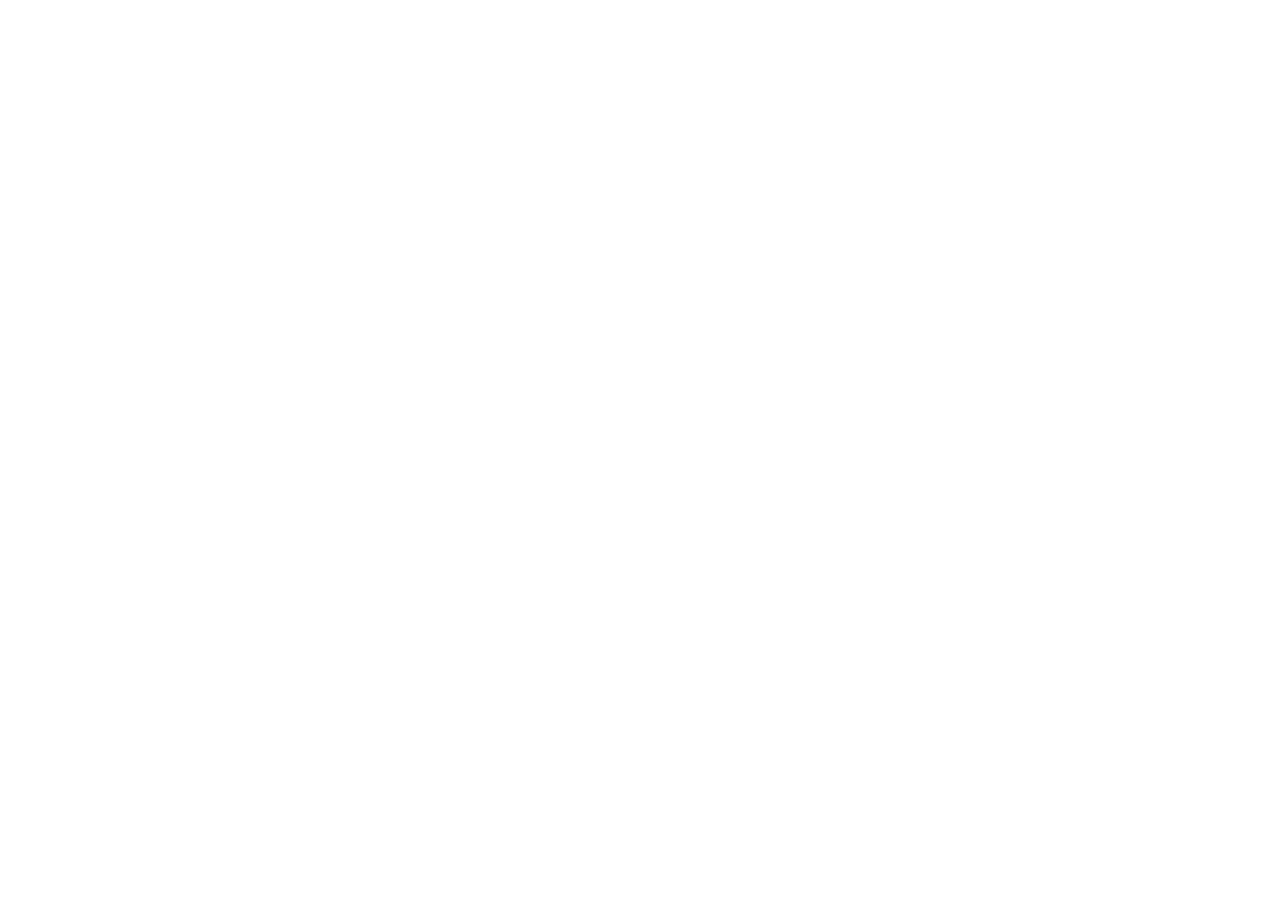
==== index.html @ 54e51ac1 "version 1" ====
<html lang="en">
    <head>
      <!--
        This is the page head - it contains info the browser uses to display the page
        You won't see what's in the head in the page
        Scroll down to the body element for the page content
      -->
  
      <meta charset="utf-8" />
      <meta name="viewport" content="width=device-width, initial-scale=1" />
      <link rel="icon" href="https://glitch.com/favicon.ico" />
  
      <!-- 
        This is an HTML comment
        You can write text in a comment and the content won't be visible in the page
      -->
  
      <title>DISMERT</title>
  
      <!-- Meta tags for SEO and social sharing -->
      <link rel="canonical" href="https://glitch-hello-website.glitch.me/" />
      <meta
        name="description"
        content="A simple website, built with Glitch. Remix it to get your own."
      />
      <meta name="robots" content="index,follow" />
      <meta property="og:title" content="DISMERT" />
      <meta property="og:type" content="article" />
      <meta property="og:url" content="https://glitch-hello-website.glitch.me/" />
      <meta
        property="og:description"
        content="A simple website, built with Glitch. Remix it to get your own."
      />
      <meta
        property="og:image"
        content="https://cdn.glitch.com/605e2a51-d45f-4d87-a285-9410ad350515%2Fhello-website-social.png?v=1616712748147"
      />
      <meta name="twitter:card" content="summary" />
  
      <!-- Import the webpage's stylesheet -->
      <link rel="stylesheet" href="/style.css" />
    
    </head>
    <body>
   
    </body>
  </html>
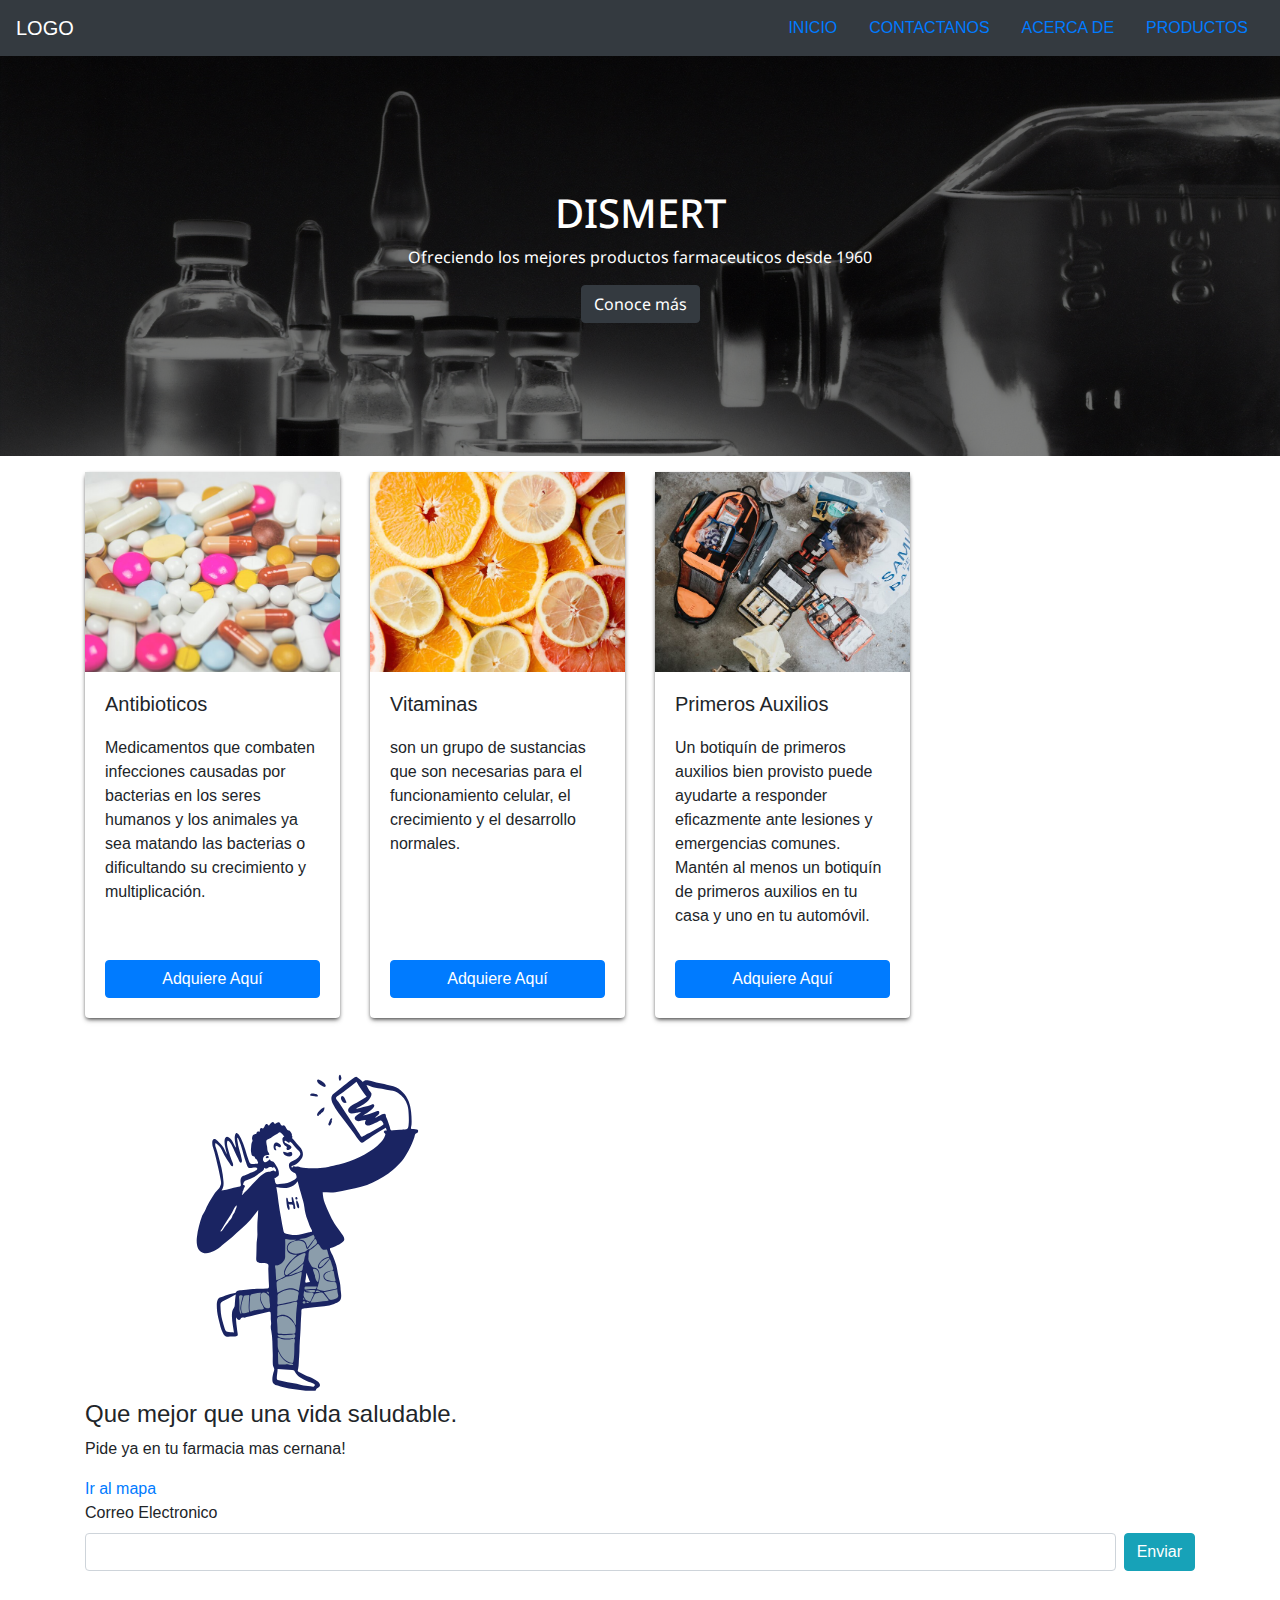
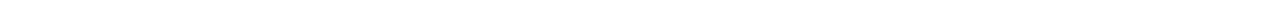
==== commit 569df478: "version 3" ====
--- a/index.html
+++ b/index.html
@@ -1,49 +1,149 @@
-
+<!DOCTYPE html>
 <html lang="en">
     <head>
-      <!--
-        This is the page head - it contains info the browser uses to display the page
-        You won't see what's in the head in the page
-        Scroll down to the body element for the page content
-      -->
-  
+      <title>DISMERT</title>
       <meta charset="utf-8" />
       <meta name="viewport" content="width=device-width, initial-scale=1" />
-      <link rel="icon" href="https://glitch.com/favicon.ico" />
+      <link rel="icon" href="Images/Isotipo-dismert.ico"/>
+      <link rel="preconnect" href="https://fonts.googleapis.com">
+<link rel="preconnect" href="https://fonts.gstatic.com" crossorigin>
+<link href="https://fonts.googleapis.com/css2?family=Noto+Sans:wght@700&display=swap" rel="stylesheet">
+     <!-- Llamada de estilos boostrap-->
+      <link rel="stylesheet" href="https://stackpath.bootstrapcdn.com/bootstrap/4.3.1/css/bootstrap.min.css" integrity="sha384-ggOyR0iXCbMQv3Xipma34MD+dH/1fQ784/j6cY/iJTQUOhcWr7x9JvoRxT2MZw1T" crossorigin="anonymous">
+
+      <!-- Llamada de estilos -->
+      <link rel="stylesheet" href="css/style.css" />
+    <body>
+      <header>
+        <nav class="navbar navbar-dark bg-dark">
+          <a class="navbar-brand" href="#">LOGO</a>
+          <ul class="nav">
+            <li class="nav-item active"><a class="nav-link" href="index.html">INICIO</a></li>
+            <li class="nav-item"><a class="nav-link" href="Pages/contactanos.html">CONTACTANOS</a></li>
+            <li class="nav-item"><a class="nav-link" href="Pages/acercade.html">ACERCA DE</a></li>
+            <li class="nav-item"><a class="nav-link" href="Pages/productos.html">PRODUCTOS</a></li>
+          </ul>
+        </nav>
+        <div class="cover d-flex justify-content-center align-items-center flex-column"
+        >
+          <h1>
+            DISMERT
+          </h1>
+          <p>
+            Ofreciendo los mejores productos farmaceuticos desde 1960
+          </p>
+          <button class="btn btn-dark">
+            Conoce más
+          </button>
+        </div>
+      </header>
+      <section>
+        <div class="container mt-2 mb-2">
+          <div class="row">
+            <div class="col-12 col-sm-6 col-md-4 col-lg-3 mt-2">
+              <div class="card">
+                <div class="cover cover-small" style="background-image: url('Images/antibioticos.jpg');">
+                </div>
+                <div class="card-body">
+                  <h5 class="card-title">Antibioticos</h5>
+                  <p class="card-text">
+                    Medicamentos que combaten infecciones causadas por bacterias
+                    en los seres humanos y los animales ya sea matando las
+                    bacterias o dificultando su crecimiento y multiplicación.
+                  </p>
+                  <a
+                    href="#"
+                    class="btn btn-primary d-flex justify-content-center"
+                    >Adquiere Aquí</a
+                  >
+                </div>
+              </div>
+            </div>
+            <div class="col-12 col-sm-6 col-md-4 col-lg-3 mt-2">
+              <div class="card">
+                <div class="cover cover-small" style="background-image: url('Images/vitaminas.jpg');">
+                  </div>
+                <div class="card-body">
+                  <h5 class="card-title">Vitaminas</h5>
+                  <p class="card-text">
+                    son un grupo de sustancias que son necesarias para el
+                    funcionamiento celular, el crecimiento y el desarrollo
+                    normales.
+                  </p>
+                  <a
+                    href="#"
+                    class="btn btn-primary d-flex justify-content-center"
+                    >Adquiere Aquí</a
+                  >
+                </div>
+              </div>
+            </div>
   
-      <!-- 
-        This is an HTML comment
-        You can write text in a comment and the content won't be visible in the page
-      -->
-  
-      <title>DISMERT</title>
-  
-      <!-- Meta tags for SEO and social sharing -->
-      <link rel="canonical" href="https://glitch-hello-website.glitch.me/" />
-      <meta
-        name="description"
-        content="A simple website, built with Glitch. Remix it to get your own."
-      />
-      <meta name="robots" content="index,follow" />
-      <meta property="og:title" content="DISMERT" />
-      <meta property="og:type" content="article" />
-      <meta property="og:url" content="https://glitch-hello-website.glitch.me/" />
-      <meta
-        property="og:description"
-        content="A simple website, built with Glitch. Remix it to get your own."
-      />
-      <meta
-        property="og:image"
-        content="https://cdn.glitch.com/605e2a51-d45f-4d87-a285-9410ad350515%2Fhello-website-social.png?v=1616712748147"
-      />
-      <meta name="twitter:card" content="summary" />
-  
-      <!-- Import the webpage's stylesheet -->
-      <link rel="stylesheet" href="/style.css" />
-    
-    </head>
-    <body>
-   
+            <div class="col-12 col-  sm-6 col-md-4 col-lg-3 mt-2">
+              <div class="card">
+                <div class="cover cover-small" style="background-image: url('Images/botiquin.jpg');">
+                </div>
+                <div class="card-body">
+                  <h5 class="card-title">Primeros Auxilios</h5>
+                  <p class="card-text">
+                    Un botiquín de primeros auxilios bien provisto puede ayudarte
+                    a responder eficazmente ante lesiones y emergencias comunes.
+                    Mantén al menos un botiquín de primeros auxilios en tu casa y
+                    uno en tu automóvil.
+                  </p>
+                  <a
+                    href="#"
+                    class="btn btn-primary d-flex justify-content-center"
+                    >Adquiere Aquí</a
+                  >
+                </div>
+              </div>
+            </div>
+          </div>
+        </div>
+      </section>
+      <section>
+        <div class="container mt-5 mb-5">
+          <div class="row">          
+            <div class="clo-12 colsm-6 col-lg-5">
+              <img
+                src="Images/SelfieDoodle.svg"
+                alt="Persona realizando una selfie"
+              />
+              <h4>
+                Que mejor que una vida saludable.
+              </h4>
+              <p>
+                Pide ya en tu farmacia mas cernana!
+              </p>
+              <a href="#">Ir al mapa</a>
+            </div>
+          </div>
+          <form action="#">
+            <label for="email">Correo Electronico</label>
+            <div class="d-flex">
+              <div class="flex-fill mr-2">
+                <input type="email" id="email" class="form-control" />
+              </div>
+              <button type="submit" class="btn btn-info">Enviar</button>
+            </div>
+          </form>
+        </div>
+      </section>
+     <!-- <nav>
+        <ul>
+          <li><a href="homepage.html">Inicio</a></li>
+          <li><a href="contact.html">contactos</a></li>
+          <li><a href="about.html">Quienes Somos</a></li>
+        </ul>
+        <form role="search" aria-label="site">
+          <label>
+            <span>Search</span>
+            <input type="search" />
+          </label>
+          <button type="submit">Buscar</button>
+        </form>
+      </nav>-->
     </body>
-  </html>
+</html>
   --- a/css/style.css
+++ b/css/style.css
@@ -0,0 +1,61 @@
+body{
+    margin: 0em;  
+}
+.cover {
+    height:400px; /* Altura del header */
+    background-image: url("../Images/portada2.jpg");
+    color:white; /* Color de la letra */
+    background-size: cover; /* Acomoda la imagen Dimensiones */
+    background-position: center; /* Centra la imagen */
+    background-color:rgba(0, 0, 0, 0.5); /* Opacidad 0.5 */
+    background-blend-mode: darken;
+    font-family: 'Noto Sans', sans-serif;
+}
+.card {
+    border:0 !important;
+    box-shadow: 0 4px 6px -1px rgba(0, 0, 0, 0.1), 0 2px 4px -1px rgba(0, 0, 0, 0.8);
+    
+  }
+.cover-small {
+    height: 200px; 
+    background-blend-mode: normal; 
+  }
+  .card-title {
+      min-height: 2rem;
+  }
+  .card-text {
+      min-height: 13rem;
+  }
+  .login-box {
+    width: 320px;
+    height: 420px;
+    background:lightskyblue;
+    color:black;
+    top: 50%;
+    left: 50%;
+    position: absolute;
+    transform: translate(-50%, -50%);
+    box-sizing: border-box;
+    padding: 70px 30px;
+  }
+  .login-box .avatar {
+      width: -100 px;
+      height: -100 px;
+      border-radius: 20%;
+      position: absolute;
+      top: -120px;
+      left: cal(50% -50%)
+  }
+  .login-box h1 {
+      margin: 20px;
+      padding: 10px;
+      text-align: center !important;
+      font-size: 22px;
+  }
+  .login-box label {
+      margin: 2px;
+      padding: 0px;
+      font-weight: bold;
+      display: block;
+  }
+  